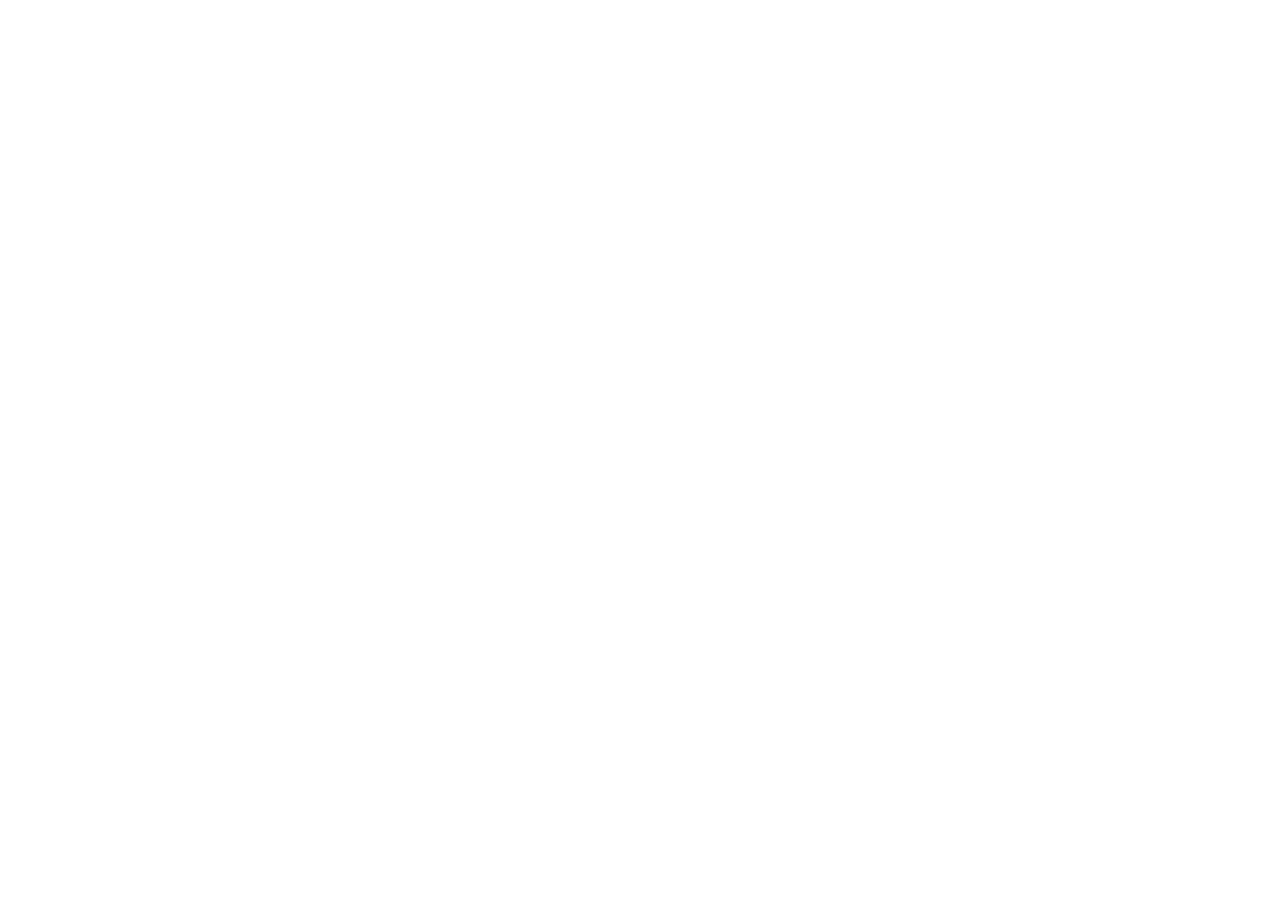
==== index.html @ abc72acb "Initial" ====
<!DOCTYPE html>
<html lang="en">

<head>
    <meta charset="UTF-8">
    <meta name="viewport" content="width=device-width, initial-scale=1.0">
    <link rel="apple-touch-icon" sizes="180x180" href="favicon_io/apple-touch-icon.png">
    <link rel="icon" type="image/png" sizes="32x32" href="favicon_io/favicon-32x32.png">
    <link rel="icon" type="image/png" sizes="16x16" href="favicon_io/favicon-16x16.png">
    <link rel="manifest" href="favicon_io/site.webmanifest">
    <title>BloggyWood</title>
    <link rel="stylesheet" href="css/main.css">
</head>

<body>
    <header></header>
    <section></section>
    <article></article>
    <footer></footer>
</body>
</html>
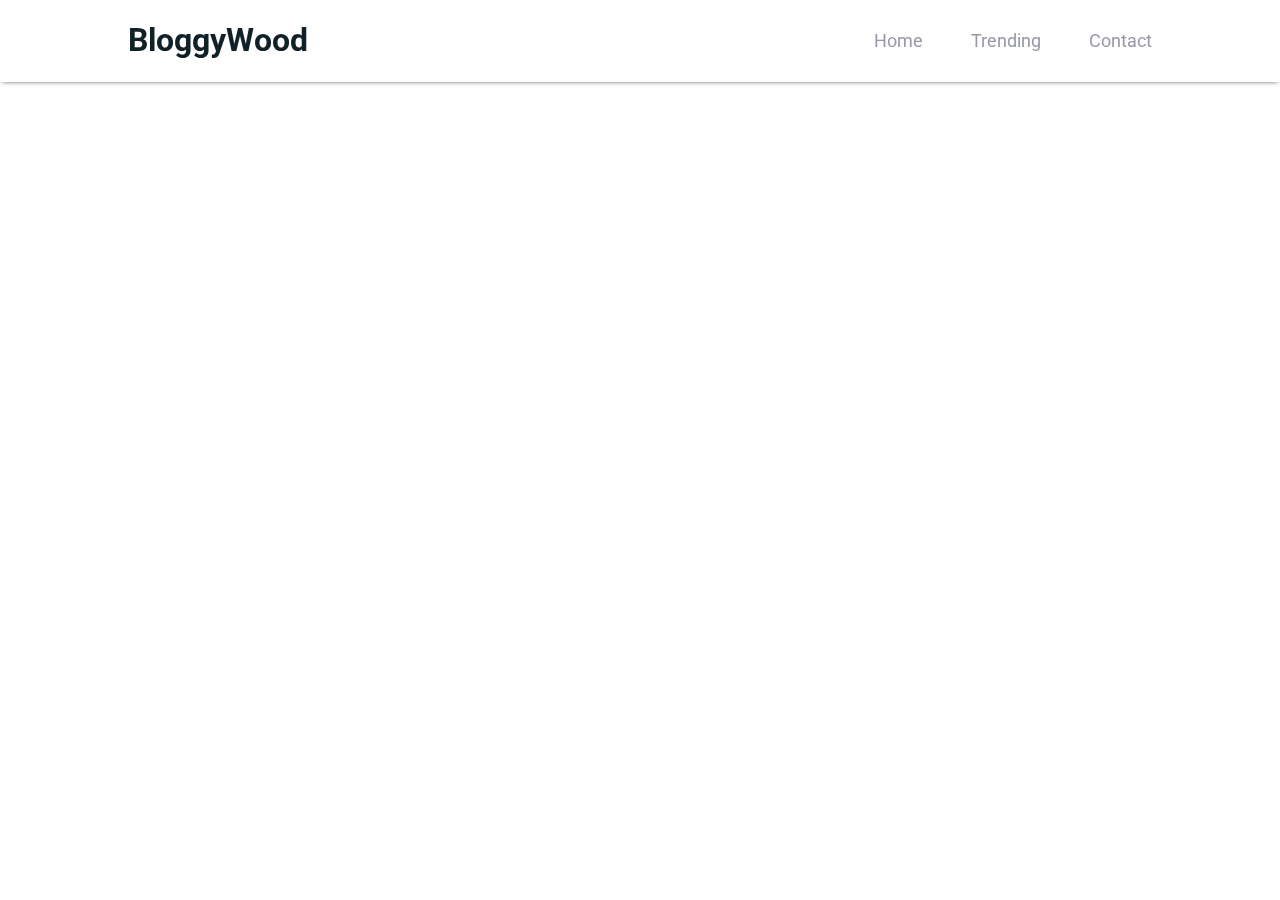
==== commit ee24556e: "update in navbar" ====
--- a/index.html
+++ b/index.html
@@ -13,7 +13,18 @@
 </head>
 
 <body>
-    <header></header>
+    <header class="header">
+        <nav class="navbar container container--py">
+            <div class="logo">
+                <h1>BloggyWood</h1>
+            </div>
+            <div class="links">
+                <a href="#">Home</a>
+                <a href="#trending">Trending</a>
+                <a href="#footer">Contact</a>
+            </div>
+        </nav>
+    </header>
     <section></section>
     <article></article>
     <footer></footer>
--- a/css/main.css
+++ b/css/main.css
@@ -0,0 +1,3 @@
+@import "global.css";
+@import "navbar.css";
+@import "responsive.css";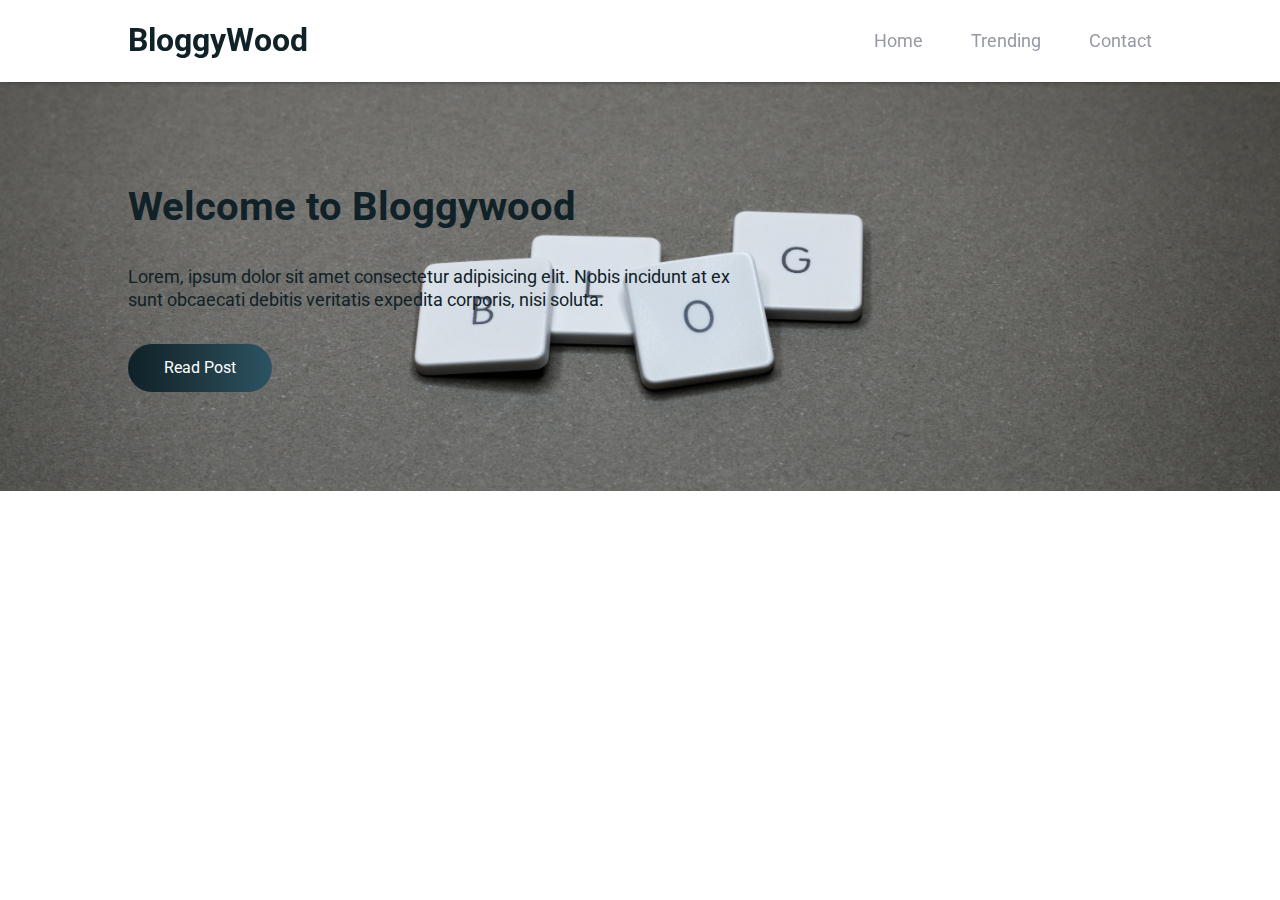
==== commit 9bdfa90f: "update in hero section" ====
--- a/index.html
+++ b/index.html
@@ -25,7 +25,16 @@
             </div>
         </nav>
     </header>
-    <section></section>
+    <section class="hero">
+        <div class="hero--wrapper line-up container">
+            <div class="hero--text">
+                <h1>Welcome to Bloggywood</h1>
+                <p>Lorem, ipsum dolor sit amet consectetur adipisicing elit. Nobis incidunt at ex sunt obcaecati debitis
+                    veritatis expedita corporis, nisi soluta.</p>
+                <a href="post.html" class="button">Read Post</a>
+            </div>
+        </div>
+    </section>
     <article></article>
     <footer></footer>
 </body>
--- a/css/main.css
+++ b/css/main.css
@@ -1,3 +1,4 @@
 @import "global.css";
 @import "navbar.css";
+@import "hero.css";
 @import "responsive.css";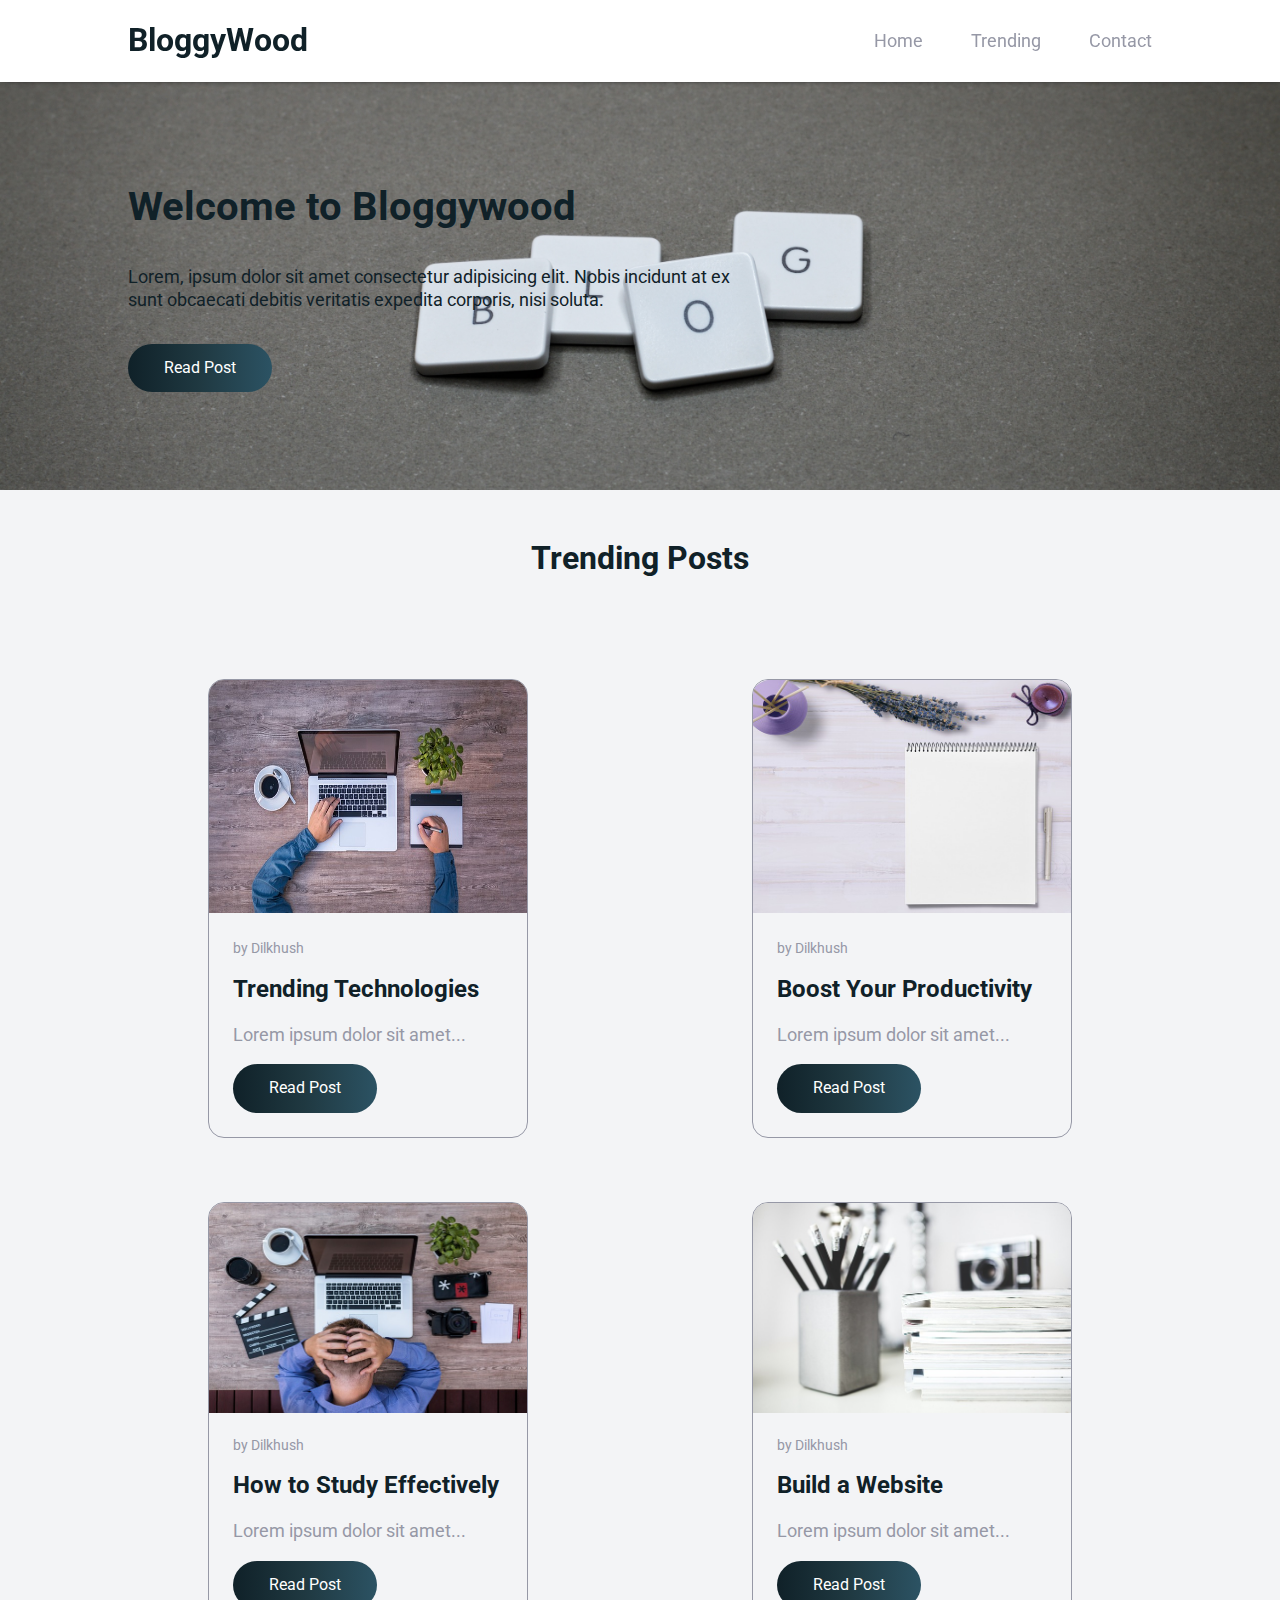
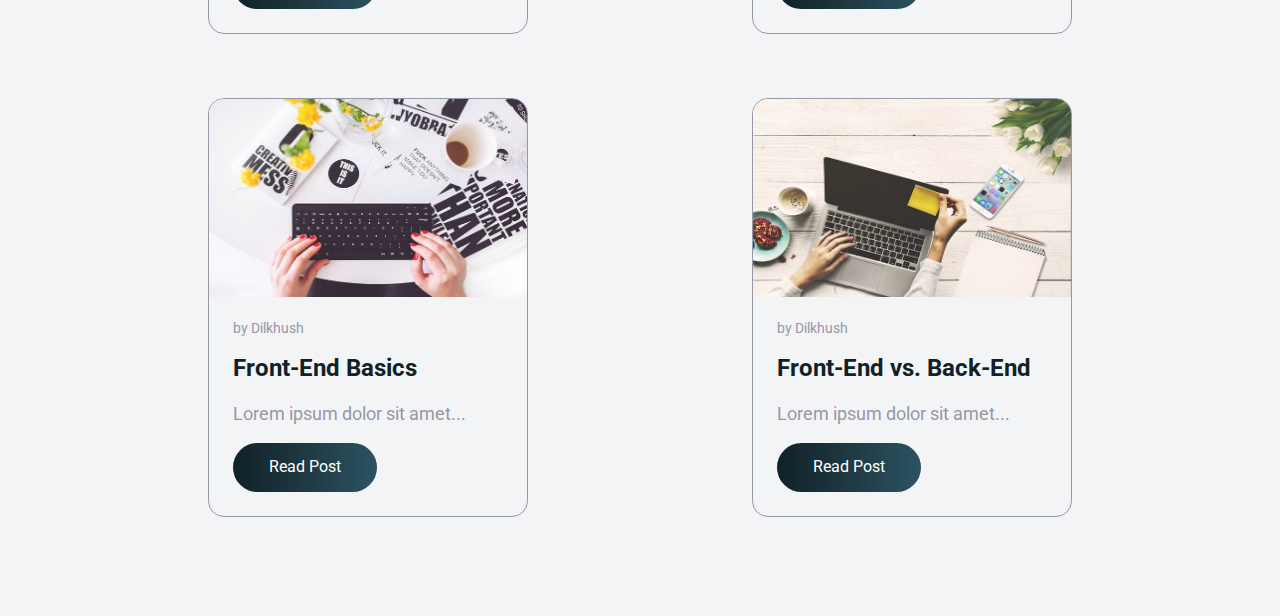
==== commit f4b3ff7a: "article section complete" ====
--- a/index.html
+++ b/index.html
@@ -35,7 +35,79 @@
             </div>
         </div>
     </section>
-    <article></article>
+    <article class="article" id="trending">
+        <div class="article--heading">
+            <h1>Trending Posts</h1>
+        </div>
+        <div class="cards--wrapper line-up container">
+            <div class="card">
+                <div class="card-image">
+                    <img src="images/card-1.jpg" alt="Post">
+                </div>
+                <div class="card--author">by Dilkhush</div>
+                <div class="card-text">
+                    <h2>Trending Technologies</h2>
+                    <p>Lorem ipsum dolor sit amet...</p>
+                    <a href="post.html" class="button">Read Post</a>
+                </div>
+            </div>
+            <div class="card">
+                <div class="card-image">
+                    <img src="images/card-2.jpg" alt="Post">
+                </div>
+                <div class="card--author">by Dilkhush</div>
+                <div class="card-text">
+                    <h2>Boost Your Productivity</h2>
+                    <p>Lorem ipsum dolor sit amet...</p>
+                    <a href="post.html" class="button">Read Post</a>
+                </div>
+            </div>
+            <div class="card">
+                <div class="card-image">
+                    <img src="images/card-3.jpg" alt="Post">
+                </div>
+                <div class="card--author">by Dilkhush</div>
+                <div class="card-text">
+                    <h2>How to Study Effectively</h2>
+                    <p>Lorem ipsum dolor sit amet...</p>
+                    <a href="post.html" class="button">Read Post</a>
+                </div>
+            </div>
+            <div class="card">
+                <div class="card-image">
+                    <img src="images/card-4.jpg" alt="Post">
+                </div>
+                <div class="card--author">by Dilkhush</div>
+                <div class="card-text">
+                    <h2>Build a Website</h2>
+                    <p>Lorem ipsum dolor sit amet...</p>
+                    <a href="post.html" class="button">Read Post</a>
+                </div>
+            </div>
+            <div class="card">
+                <div class="card-image">
+                    <img src="images/card-5.jpg" alt="Post">
+                </div>
+                <div class="card--author">by Dilkhush</div>
+                <div class="card-text">
+                    <h2>Front-End Basics</h2>
+                    <p>Lorem ipsum dolor sit amet...</p>
+                    <a href="post.html" class="button">Read Post</a>
+                </div>
+            </div>
+            <div class="card">
+                <div class="card-image">
+                    <img src="images/card-6.jpg" alt="Post">
+                </div>
+                <div class="card--author">by Dilkhush</div>
+                <div class="card-text">
+                    <h2>Front-End vs. Back-End</h2>
+                    <p>Lorem ipsum dolor sit amet...</p>
+                    <a href="post.html" class="button">Read Post</a>
+                </div>
+            </div>
+        </div>
+    </article>
     <footer></footer>
 </body>
 </html>--- a/css/main.css
+++ b/css/main.css
@@ -1,4 +1,5 @@
 @import "global.css";
 @import "navbar.css";
 @import "hero.css";
+@import "card.css";
 @import "responsive.css";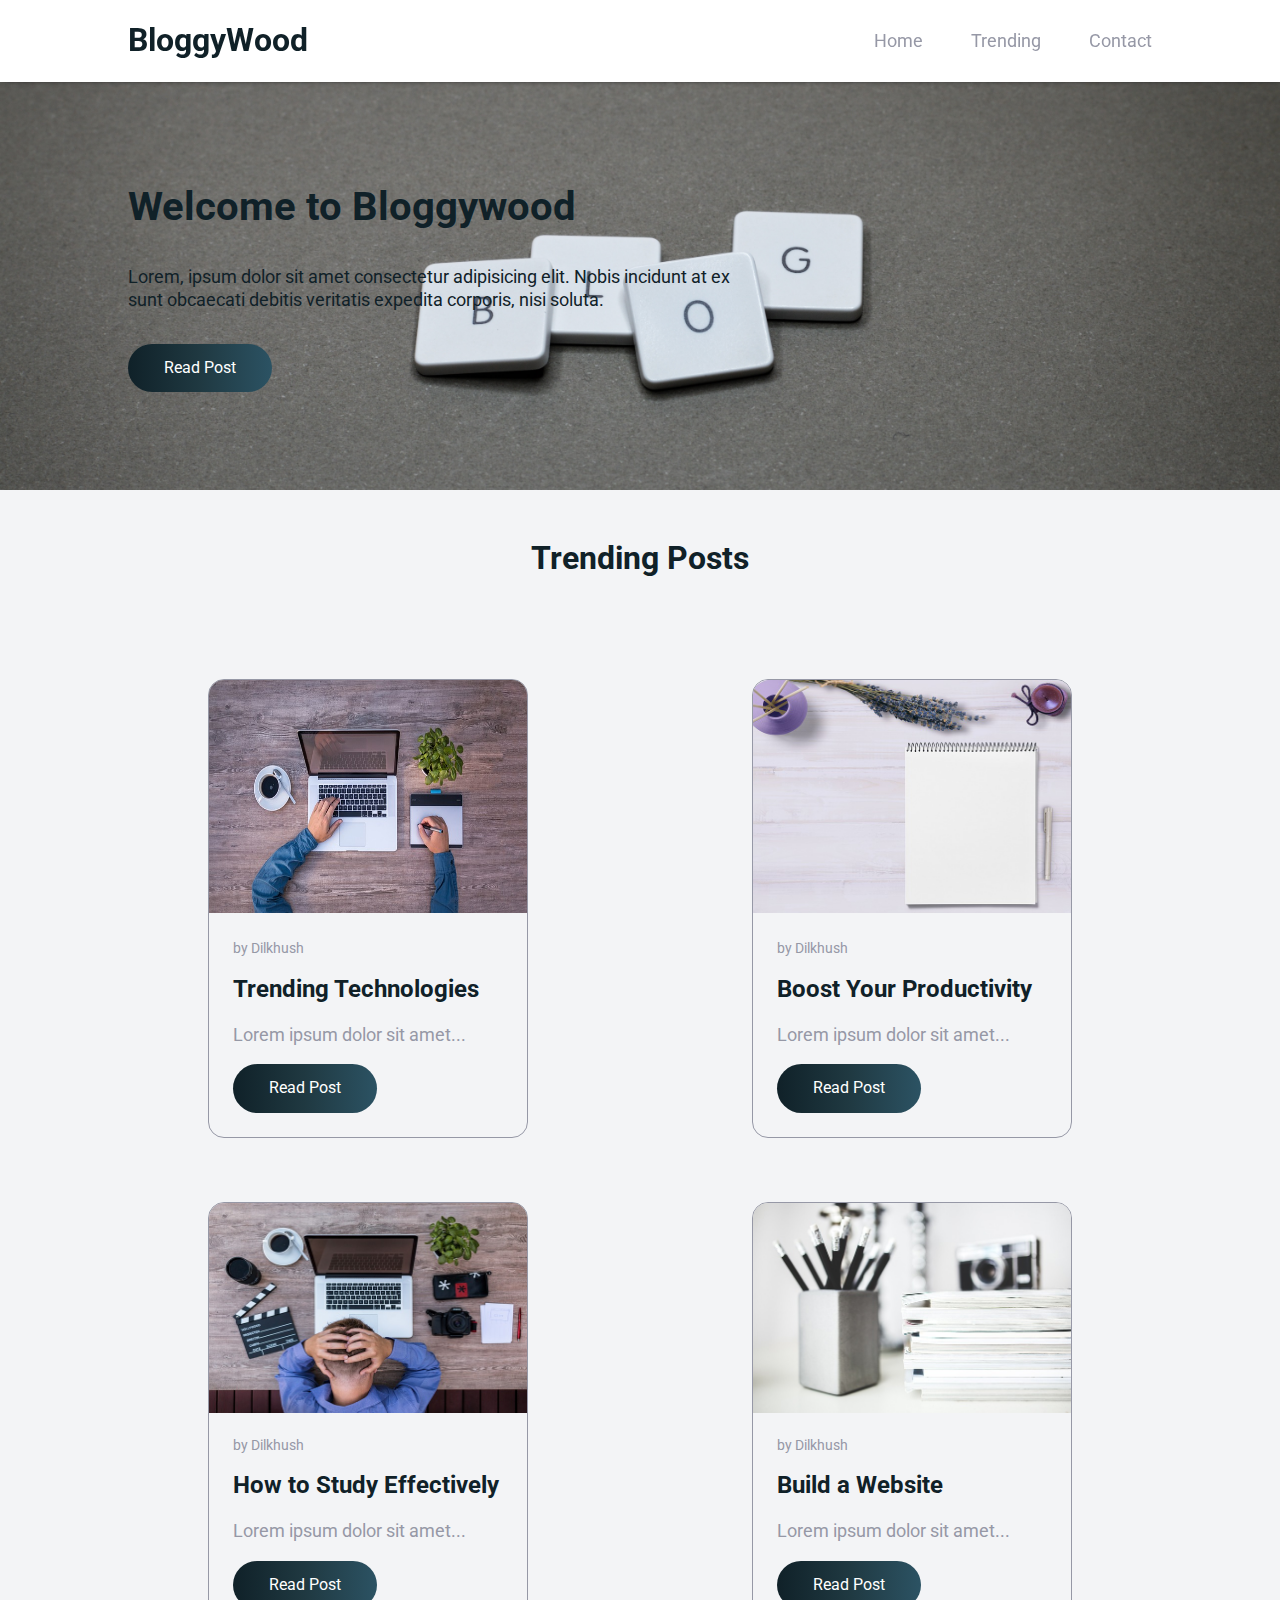
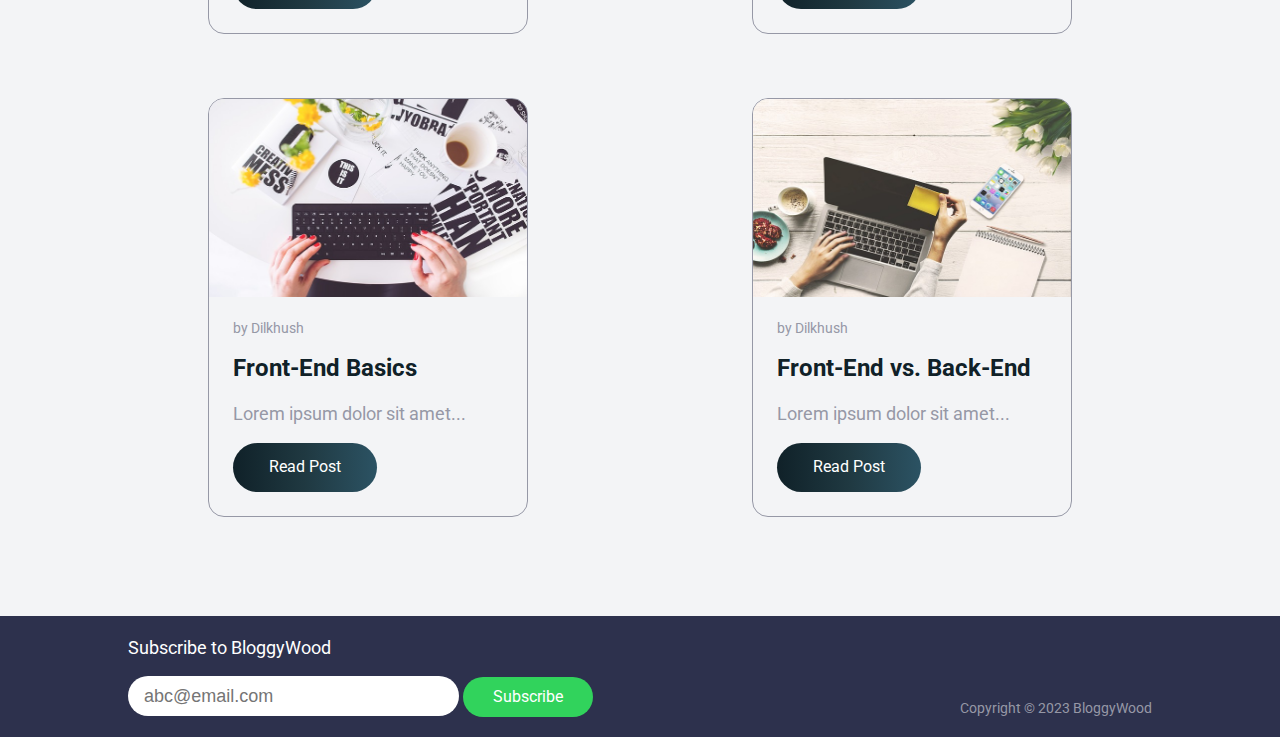
==== commit 7c0f00eb: "footer complete" ====
--- a/index.html
+++ b/index.html
@@ -108,6 +108,17 @@
             </div>
         </div>
     </article>
-    <footer></footer>
+    <footer class="footer" id="footer">
+        <div class="footer--wrapper container container--py">
+            <div class="footer--sub">
+                Subscribe to BloggyWood
+                <div class="sub--input">
+                    <input type="email" name="email" placeholder="abc@email.com">
+                    <a href="#" class="button">Subscribe</a>
+                </div>
+            </div>
+            <div class="footer--copyright">Copyright &copy; 2023 BloggyWood</div>
+        </div>
+    </footer>
 </body>
 </html>--- a/css/main.css
+++ b/css/main.css
@@ -2,4 +2,5 @@
 @import "navbar.css";
 @import "hero.css";
 @import "card.css";
+@import "footer.css";
 @import "responsive.css";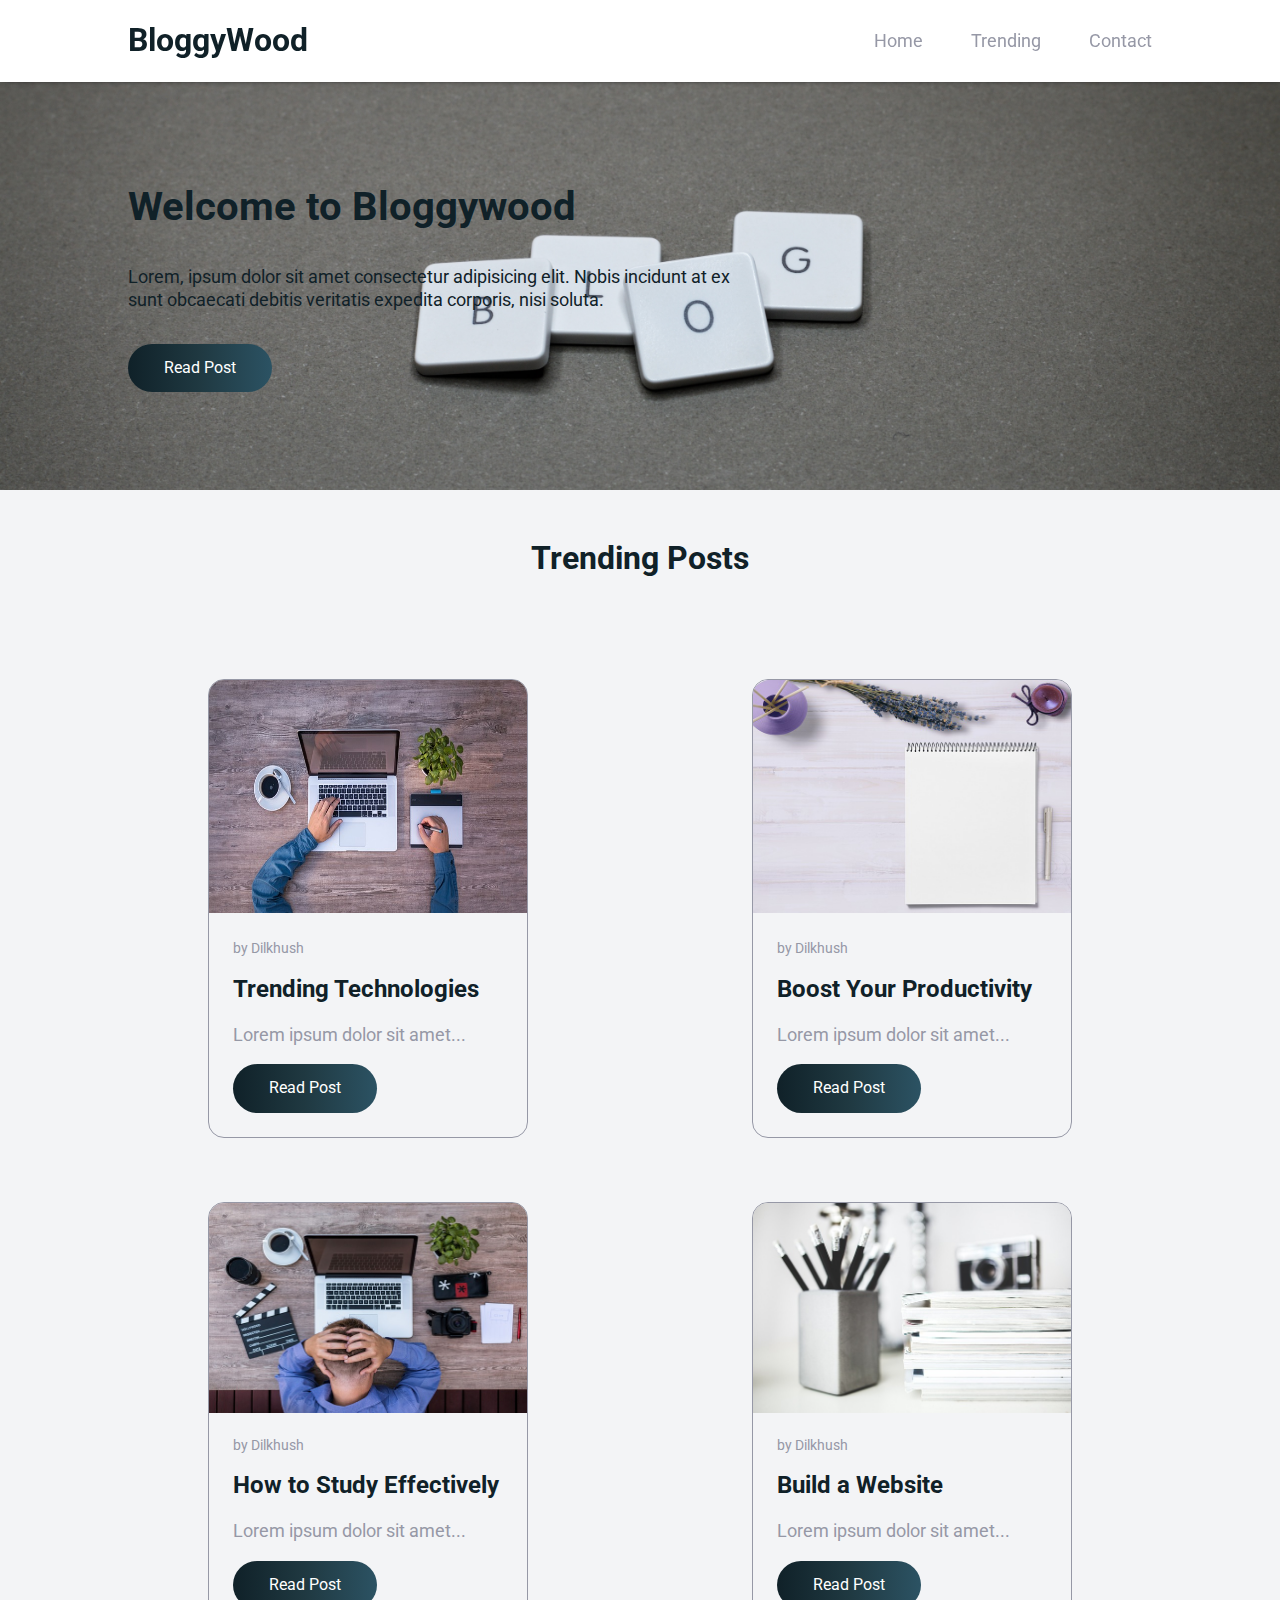
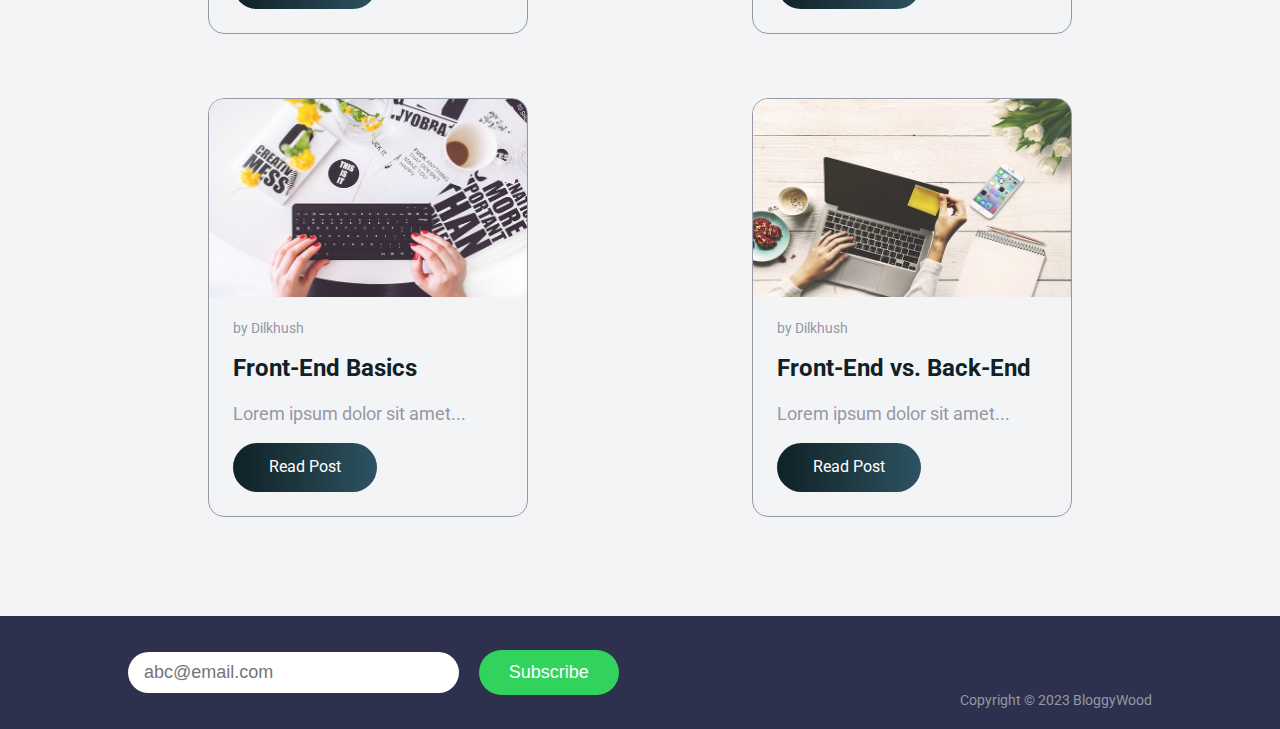
==== commit b52a9efb: "Changes in page" ====
--- a/index.html
+++ b/index.html
@@ -19,7 +19,7 @@
                 <h1>BloggyWood</h1>
             </div>
             <div class="links">
-                <a href="#">Home</a>
+                <a href="index.html">Home</a>
                 <a href="#trending">Trending</a>
                 <a href="#footer">Contact</a>
             </div>
@@ -31,7 +31,7 @@
                 <h1>Welcome to Bloggywood</h1>
                 <p>Lorem, ipsum dolor sit amet consectetur adipisicing elit. Nobis incidunt at ex sunt obcaecati debitis
                     veritatis expedita corporis, nisi soluta.</p>
-                <a href="post.html" class="button">Read Post</a>
+                <a href="pages/post.html" class="button">Read Post</a>
             </div>
         </div>
     </section>
@@ -48,7 +48,7 @@
                 <div class="card-text">
                     <h2>Trending Technologies</h2>
                     <p>Lorem ipsum dolor sit amet...</p>
-                    <a href="post.html" class="button">Read Post</a>
+                    <a href="pages/post.html" class="button">Read Post</a>
                 </div>
             </div>
             <div class="card">
@@ -59,7 +59,7 @@
                 <div class="card-text">
                     <h2>Boost Your Productivity</h2>
                     <p>Lorem ipsum dolor sit amet...</p>
-                    <a href="post.html" class="button">Read Post</a>
+                    <a href="pages/post.html" class="button">Read Post</a>
                 </div>
             </div>
             <div class="card">
@@ -70,7 +70,7 @@
                 <div class="card-text">
                     <h2>How to Study Effectively</h2>
                     <p>Lorem ipsum dolor sit amet...</p>
-                    <a href="post.html" class="button">Read Post</a>
+                    <a href="pages/post.html" class="button">Read Post</a>
                 </div>
             </div>
             <div class="card">
@@ -81,7 +81,7 @@
                 <div class="card-text">
                     <h2>Build a Website</h2>
                     <p>Lorem ipsum dolor sit amet...</p>
-                    <a href="post.html" class="button">Read Post</a>
+                    <a href="pages/post.html" class="button">Read Post</a>
                 </div>
             </div>
             <div class="card">
@@ -92,7 +92,7 @@
                 <div class="card-text">
                     <h2>Front-End Basics</h2>
                     <p>Lorem ipsum dolor sit amet...</p>
-                    <a href="post.html" class="button">Read Post</a>
+                    <a href="pages/post.html" class="button">Read Post</a>
                 </div>
             </div>
             <div class="card">
@@ -103,7 +103,7 @@
                 <div class="card-text">
                     <h2>Front-End vs. Back-End</h2>
                     <p>Lorem ipsum dolor sit amet...</p>
-                    <a href="post.html" class="button">Read Post</a>
+                    <a href="pages/post.html" class="button">Read Post</a>
                 </div>
             </div>
         </div>
@@ -111,10 +111,9 @@
     <footer class="footer" id="footer">
         <div class="footer--wrapper container container--py">
             <div class="footer--sub">
-                Subscribe to BloggyWood
                 <div class="sub--input">
                     <input type="email" name="email" placeholder="abc@email.com">
-                    <a href="#" class="button">Subscribe</a>
+                    <button class="button"><a href="#">Subscribe</a></button>
                 </div>
             </div>
             <div class="footer--copyright">Copyright &copy; 2023 BloggyWood</div>
--- a/css/main.css
+++ b/css/main.css
@@ -2,5 +2,6 @@
 @import "navbar.css";
 @import "hero.css";
 @import "card.css";
+@import "post.css";
 @import "footer.css";
 @import "responsive.css";